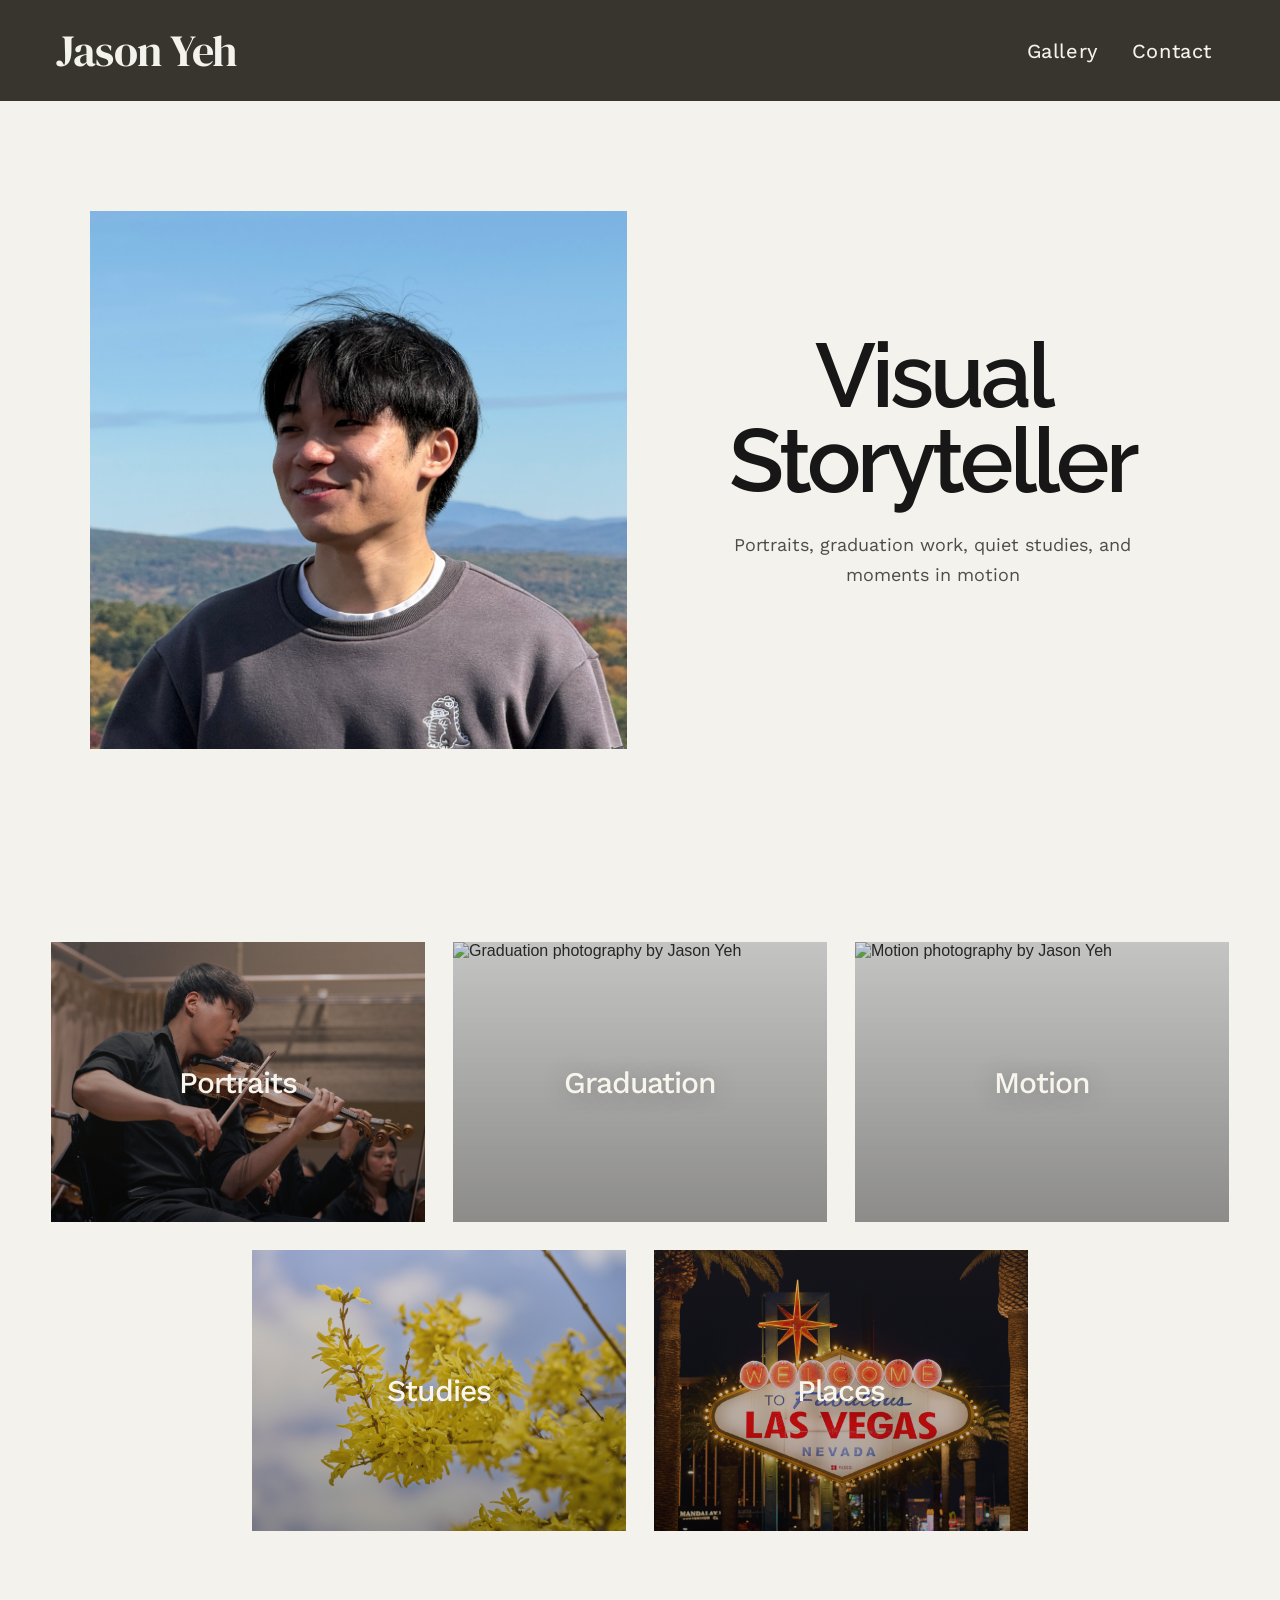
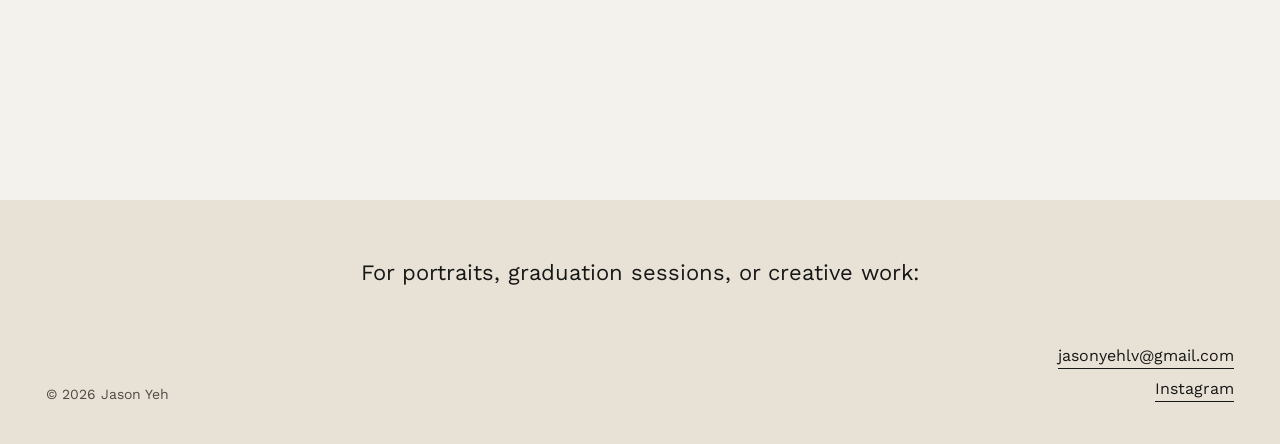
==== index.html @ 2ad2b283 "adjusted favicon" ====
<!DOCTYPE html>
<html lang="en">
<head>
  <meta charset="UTF-8" />
  <meta name="viewport" content="width=device-width, initial-scale=1.0" />

  <title>Jason Yeh Studio</title>
  <meta name="description" content="Photography portfolio of Jason Yeh." />

  <link rel="icon" type="image/png" href="favicon.png" />
  <link rel="preconnect" href="https://fonts.googleapis.com">
  <link rel="preconnect" href="https://fonts.gstatic.com" crossorigin>
  <link href="https://fonts.googleapis.com/css2?family=DM+Serif+Display:ital@0;1&family=Josefin+Slab:wght@600;700&family=Raleway:wght@400;500;600&family=Work+Sans:wght@400;500;600&display=swap" rel="stylesheet">
  <link rel="stylesheet" href="styles.css" />
</head>

<body>
  <header class="site-header">
    <a class="brand" href="/">Jason Yeh</a>

    <nav>
      <a href="/#gallery" data-scroll-target="gallery">Gallery</a>
      <a href="/#contact">Contact</a>
    </nav>
  </header>

  <main>
    <!-- HOME -->
    <section id="home" class="home">
      <section class="home-photo">
        <img src="images/self.jpg" alt="Jason Yeh with camera" />
      </section>

      <section class="home-intro">
        <h1>Visual Storyteller</h1>
        <p class="intro-text">
          Portraits, graduation work, quiet studies, and moments in motion
        </p>
      </section>
    </section>

    <!-- GALLERY -->
    <section id="portfolio" class="portfolio-section">

      <div id="gallery" class="portfolio-grid">
        <a class="tile" href="portraits.html">
          <img src="images/portrait-cover.jpg" alt="Portrait photography by Jason Yeh" />
          <div class="haze"></div>
          <h3>Portraits</h3>
        </a>

        <a class="tile" href="graduation.html">
          <img src="images/graduation-cover.jpg" alt="Graduation photography by Jason Yeh" />
          <div class="haze"></div>
          <h3>Graduation</h3>
        </a>

        <a class="tile" href="motion.html">
          <img class="motion-cover" src="images/action-cover.jpg" alt="Motion photography by Jason Yeh" />
          <div class="haze"></div>
          <h3>Motion</h3>
        </a>

        <a class="tile" href="studies.html">
          <img src="images/studies-cover.jpg" alt="Visual studies by Jason Yeh" />
          <div class="haze"></div>
          <h3>Studies</h3>
        </a>

        <a class="tile" href="places.html">
          <img src="images/places-cover.jpg" alt="Landscape photography by Jason Yeh" />
          <div class="haze"></div>
          <h3>Places</h3>
        </a>
      </div>
    </section>

    <!-- CONTACT -->
<section id="contact" class="contact-section">
  <p class="contact-note">For portraits, graduation sessions, or creative work:</p>

  <div class="contact-bottom">
    <p class="copyright">© 2026 Jason Yeh</p>

    <div class="contact-links">
      <a href="mailto:jasonyehlv@gmail.com">jasonyehlv@gmail.com</a>
      <a href="https://instagram.com/jasonyeh.jpg" target="_blank" rel="noopener">Instagram</a>
    </div>
  </div>
</section>
  </main>
  <script>
  window.addEventListener("load", function () {
    const navEntry = performance.getEntriesByType("navigation")[0];
    const isReload = navEntry && navEntry.type === "reload";

    if (isReload && window.location.hash) {
      history.replaceState(null, "", "/");
      window.scrollTo(0, 0);
    }
  });
</script>
</body>
</html>
---- styles.css ----
* {
  box-sizing: border-box;
}

html {
  scroll-behavior: smooth;
}

#gallery {
  scroll-margin-top: 132px;
}

body {
  margin: 0;
  background: #f4f2ec;
  color: #171717;
  font-family: Arial, Helvetica, sans-serif;
}

a {
  color: inherit;
  text-decoration: none;
}

img {
  display: block;
  max-width: 100%;
}

/* Header */

.site-header {
  position: fixed;
  top: 0;
  left: 0;
  z-index: 20;

  width: 100%;
  padding: 20px 68px 20px 56px;

  display: grid;
  grid-template-columns: auto 1fr auto;
  align-items: center;
  column-gap: 100px;

  background: rgba(48, 45, 39, 0.96);
  backdrop-filter: blur(12px);
}

.brand {
  grid-column: 1;

  font-family: "DM Serif Display", Georgia, "Times New Roman", serif;
  font-weight: 400;
  font-size: 44px;
  letter-spacing: -0.01em;
  color: #f4f2ec;

  white-space: nowrap;
}

nav {
  grid-column: 3;

  display: flex;
  align-items: center;
  gap: 34px;

  font-family: "Work Sans", Arial, Helvetica, sans-serif;
  font-weight: 450;

  color: #f4f2ec;
  font-size: 20px;
  line-height: 1;
  letter-spacing: 0.03em;

  white-space: nowrap;
}

nav a:hover,
.contact-links a:hover,
.page-arrows a:hover {
  opacity: 0.55;
}

/* Home */

.home {
  min-height: 100vh;
  padding: 130px 7vw 70px;

  display: grid;
  grid-template-columns: 0.95fr 1.05fr;
  align-items: center;
  gap: 48px;
}

.home-photo {
  width: min(42vw, 620px);
  aspect-ratio: 1 / 1;

  overflow: hidden;
  background: #ddd;
  justify-self: center;
}

.home-photo img {
  width: 100%;
  height: 100%;
  object-fit: cover;
  object-position: center center;
}

.home-intro {
  max-width: 620px;
  margin: 0 auto;
  padding: 40px;

  display: flex;
  flex-direction: column;
  justify-content: center;
  text-align: center;
}

h1 {
  font-size: clamp(54px, 7vw, 104px);
  line-height: 0.95;
  letter-spacing: -0.06em;
}

.home-intro h1 {
  font-family: "Raleway", Arial, Helvetica, sans-serif;
  font-weight: 600;
  letter-spacing: -0.045em;
}

.intro-text {
  max-width: 440px;
  margin: 26px auto 36px;

  font-family: "Work Sans", Arial, Helvetica, sans-serif;
  font-weight: 400;

  color: #504c46;
  font-size: 18px;
  line-height: 1.7;
}

h1,
h2,
h3 {
  margin: 0;
  font-family: Georgia, "Times New Roman", serif;
  font-weight: 400;
}

/* Gallery section */

.portfolio-section {
  min-height: 100vh;
  padding: 42px 4vw 120px;
}

/* Homepage portfolio tile grid */

.portfolio-grid {
  width: 92vw;
  max-width: 2200px;
  margin: 0 auto;

  display: grid;
  grid-template-columns: repeat(6, minmax(0, 1fr));
  gap: 28px;
}

.tile {
  grid-column: span 2;

  position: relative;
  aspect-ratio: 4 / 3;

  overflow: hidden;
  background: #ddd;
}

.tile:nth-child(4) {
  grid-column: 2 / span 2;
}

.tile:nth-child(5) {
  grid-column: 4 / span 2;
}

.tile img {
  width: 100%;
  height: 100%;
  object-fit: cover;

  transition: transform 700ms ease, filter 700ms ease;
}

.motion-cover {
  object-position: center 20%;
}

.haze {
  position: absolute;
  inset: 0;

  background:
    linear-gradient(
      to bottom,
      rgba(244, 242, 236, 0.08),
      rgba(20, 18, 15, 0.30)
    ),
    rgba(20, 18, 15, 0.14);

  transition: opacity 350ms ease;
}

.tile h3 {
  position: absolute;
  inset: 0;

  display: grid;
  place-items: center;

  font-family: "Work Sans", Arial, Helvetica, sans-serif;
  font-weight: 500;

  color: #f8f5ed;
  font-size: clamp(30px, 2.2vw, 42px);
  letter-spacing: -0.035em;
  text-shadow: 0 2px 24px rgba(0, 0, 0, 0.28);

  transition: transform 350ms ease, text-shadow 350ms ease;
}

.tile:hover img {
  transform: scale(1.025);
  filter: brightness(1);
}

.tile:hover .haze {
  opacity: 0;
}

.tile:hover h3 {
  transform: scale(1.04);
  text-shadow: 0 3px 28px rgba(0, 0, 0, 0.38);
}

/* Individual gallery pages */

.gallery-page {
  padding-top: 42px;
}

.gallery-hero {
  width: min(94vw, 1800px);
  margin: 0 auto;
  padding: 74px 0 84px;

  display: grid;
  grid-template-columns: 1fr auto 1fr;
  align-items: center;
}

.gallery-back {
  justify-self: start;

  font-family: "Work Sans", Arial, Helvetica, sans-serif;
  font-size: clamp(18px, 2vw, 32px);
  line-height: 1;
  letter-spacing: 0.3em;
}

.gallery-title {
  grid-column: 2;
  text-align: center;
}

.gallery-title .label {
  margin: 46px 0 14px;

  font-family: "Raleway", Arial, Helvetica, sans-serif;
  font-weight: 500;

  font-size: 14px;
  letter-spacing: 0.08em;
}

.gallery-title h1 {
  font-family: "Raleway", Arial, Helvetica, sans-serif;
  font-weight: 500;
  font-size: clamp(42px, 5vw, 72px);
  line-height: 1;
  letter-spacing: -0.03em;
}

.gallery-back:hover {
  opacity: 0.55;
}

/* Masonry gallery */

.photo-gallery {
  width: min(94vw, 1800px);
  margin: 0 auto;
  padding: 0 0 100px;

  display: grid;
  grid-template-columns: repeat(3, minmax(0, 1fr));
  gap: 28px;
  align-items: start;
}

.gallery-column {
  display: flex;
  flex-direction: column;
  gap: 28px;
}

.photo-gallery img {
  width: 100%;
  height: auto;
  display: block;

  margin: 0;
  padding: 0;

  background: #ddd;
}

.page-arrows {
  width: min(94vw, 1800px);
  margin: 0 auto;
  padding: 16px 0 90px;

  display: flex;
  justify-content: space-between;
  gap: 28px;

  font-family: "Work Sans", Arial, Helvetica, sans-serif;
  font-size: clamp(24px, 2.4vw, 36px);
  letter-spacing: -0.04em;
}

.gallery-back a:hover,
.page-arrows a:hover {
  opacity: 0.55;
}

/* Contact */

.contact-section {
  padding: 58px 46px 42px;
  background: #e8e2d6;
}

.contact-note {
  margin: 0 0 58px;
  text-align: center;

  font-family: "Work Sans", Arial, Helvetica, sans-serif;
  font-weight: 400;
  font-size: clamp(22px, 1.6vw, 32px);
  line-height: 1.35;
  letter-spacing: 0;
}

.contact-bottom {
  display: flex;
  justify-content: space-between;
  align-items: flex-end;
  gap: 40px;
}

.copyright {
  margin: 0;
  color: #504c46;

  font-family: "Work Sans", Arial, Helvetica, sans-serif;
  font-weight: 400;
  font-size: 14px;
}

.contact-links {
  display: flex;
  flex-direction: column;
  align-items: flex-end;
  gap: 10px;
}

.contact-links a {
  font-family: "Work Sans", Arial, Helvetica, sans-serif;
  font-weight: 400;

  color: #171717;
  border-bottom: 1px solid currentColor;
  padding-bottom: 3px;
  font-size: 16px;
}

.contact-links a:hover {
  opacity: 0.55;
}

/* Compact footer for gallery pages */

.gallery-footer {
  padding: 34px 46px;
  background: #e8e2d6;

  display: flex;
  justify-content: space-between;
  align-items: center;
  gap: 32px;
}

.gallery-footer p,
.gallery-footer-links a {
  font-family: "Work Sans", Arial, Helvetica, sans-serif;
  font-weight: 400;
}

.gallery-footer-links {
  display: flex;
  flex-direction: column;
  align-items: flex-end;
  gap: 8px;
}

.gallery-footer-links a {
  color: #171717;
  border-bottom: 1px solid currentColor;
  padding-bottom: 3px;
  font-size: 14px;
}

.gallery-footer-links a:hover {
  opacity: 0.55;
}

.photo-gallery-mobile {
  display: none;
}

/* Medium */

@media (max-width: 1100px) {
  .portfolio-grid {
    width: min(92vw, 900px);
    grid-template-columns: repeat(2, minmax(0, 1fr));
  }

  .tile,
  .tile:nth-child(4),
  .tile:nth-child(5) {
    grid-column: auto;
  }
}

/* Mobile */

@media (max-width: 850px) {
  #gallery {
    scroll-margin-top: 105px;
  }
}

@media (max-width: 850px) {
  .site-header {
  padding: 24px 36px;

  display: flex;
  align-items: center;
}

.brand {
  font-family: "DM Serif Display", Georgia, "Times New Roman", serif;
  font-weight: 400;

  font-size: 32px;
  line-height: 1;
  white-space: nowrap;
}

nav {
  margin-left: auto;

  display: flex;
  align-items: center;
  justify-content: flex-end;
  gap: 20px;

  font-size: 14px;
  line-height: 1;
  white-space: nowrap;
}

  .home {
    grid-template-columns: 1fr;
    gap: 34px;
    padding: 110px 22px 36px;
  }

  .home-photo {
  width: 100%;
  max-width: 520px;
  aspect-ratio: 1 / 1;
  min-height: 0;
  height: auto;
}

  .home-intro {
    padding: 28px 12px 34px;
  }

  .portfolio-section {
    padding: 34px 22px 80px;
  }

  .portfolio-grid {
    width: 100%;
    grid-template-columns: 1fr;
    gap: 18px;
  }

  .tile,
  .tile:nth-child(4),
  .tile:nth-child(5) {
    grid-column: auto;
    aspect-ratio: 4 / 3;
  }

  .tile h3 {
  position: absolute;
  inset: 0;

  display: grid;
  place-items: center;

  font-family: "Work Sans", Arial, Helvetica, sans-serif;
  font-weight: 500;

  color: #f8f5ed;
  font-size: clamp(26px, 2.2vw, 42px);
  letter-spacing: -0.035em;
  text-shadow: 0 2px 24px rgba(0, 0, 0, 0.28);

  transition: transform 350ms ease, text-shadow 350ms ease;
}

  .gallery-page {
  padding-top: 80px;
}

.gallery-hero {
  width: calc(100vw - 32px);
  padding: 36px 0 42px;

  display: grid;
  grid-template-columns: 44px 1fr 44px;
  align-items: center;
}

.gallery-back {
  grid-column: 1;
  justify-self: start;

  font-size: 22px;
  line-height: 1;

  transform: translateY(-32px);
}

.gallery-title {
  grid-column: 2;
  text-align: center;
}

.gallery-title .label {
  margin: 0 0 8px;
  font-size: 12px;
}

.gallery-title h1 {
  font-family: "Raleway", Arial, Helvetica, sans-serif;
  font-weight: 500;
  font-size: clamp(36px, 11vw, 52px);
}

@media (max-width: 850px) {
  .photo-gallery {
    width: calc(100vw - 32px);
    padding: 0 0 70px;

    grid-template-columns: repeat(2, 1fr);
    gap: 12px;
  }

  .gallery-column {
    gap: 12px;
  }
}

.page-arrows {
  width: calc(100vw - 32px);
  padding: 0 0 70px;
  font-size: clamp(22px, 7vw, 34px);
}

  .contact-section {
  padding: 52px 24px 38px;
}

.contact-note {
  margin: 0 0 50px;
  text-align: center;

  font-family: "Work Sans", Arial, Helvetica, sans-serif;
  font-weight: 400;
  font-size: clamp(20px, 1.6vw, 30px);
  line-height: 1.35;
  letter-spacing: 0;
}

.contact-bottom {
  display: flex;
  flex-direction: column;
  align-items: flex-start;
  gap: 28px;
}

.contact-links {
  order: 1;
  align-items: flex-start;
  gap: 14px;
}

.copyright {
  order: 2;
  margin: 0;
  font-size: 14px;
}

.gallery-footer {
  padding: 28px 24px;
  flex-direction: row;
  align-items: center;
}

.gallery-footer-links {
  align-items: flex-end;
  gap: 8px;
}

.gallery-footer p,
.gallery-footer-links a {
  font-size: 13px;
}

/* Mobile-specific curated gallery */

@media (max-width: 850px) {
  .photo-gallery-desktop {
    display: none;
  }

  .photo-gallery-mobile {
    width: calc(100vw - 32px);
    margin: 0 auto;
    padding: 0 0 70px;

    display: grid;
    grid-template-columns: repeat(2, minmax(0, 1fr));
    gap: 12px;
    align-items: start;
  }

  .photo-gallery-mobile .gallery-column {
    display: flex;
    flex-direction: column;
    gap: 12px;
  }

  .photo-gallery-mobile img {
    width: 100%;
    height: auto;
    display: block;
    margin: 0;
    padding: 0;
  }
}
}
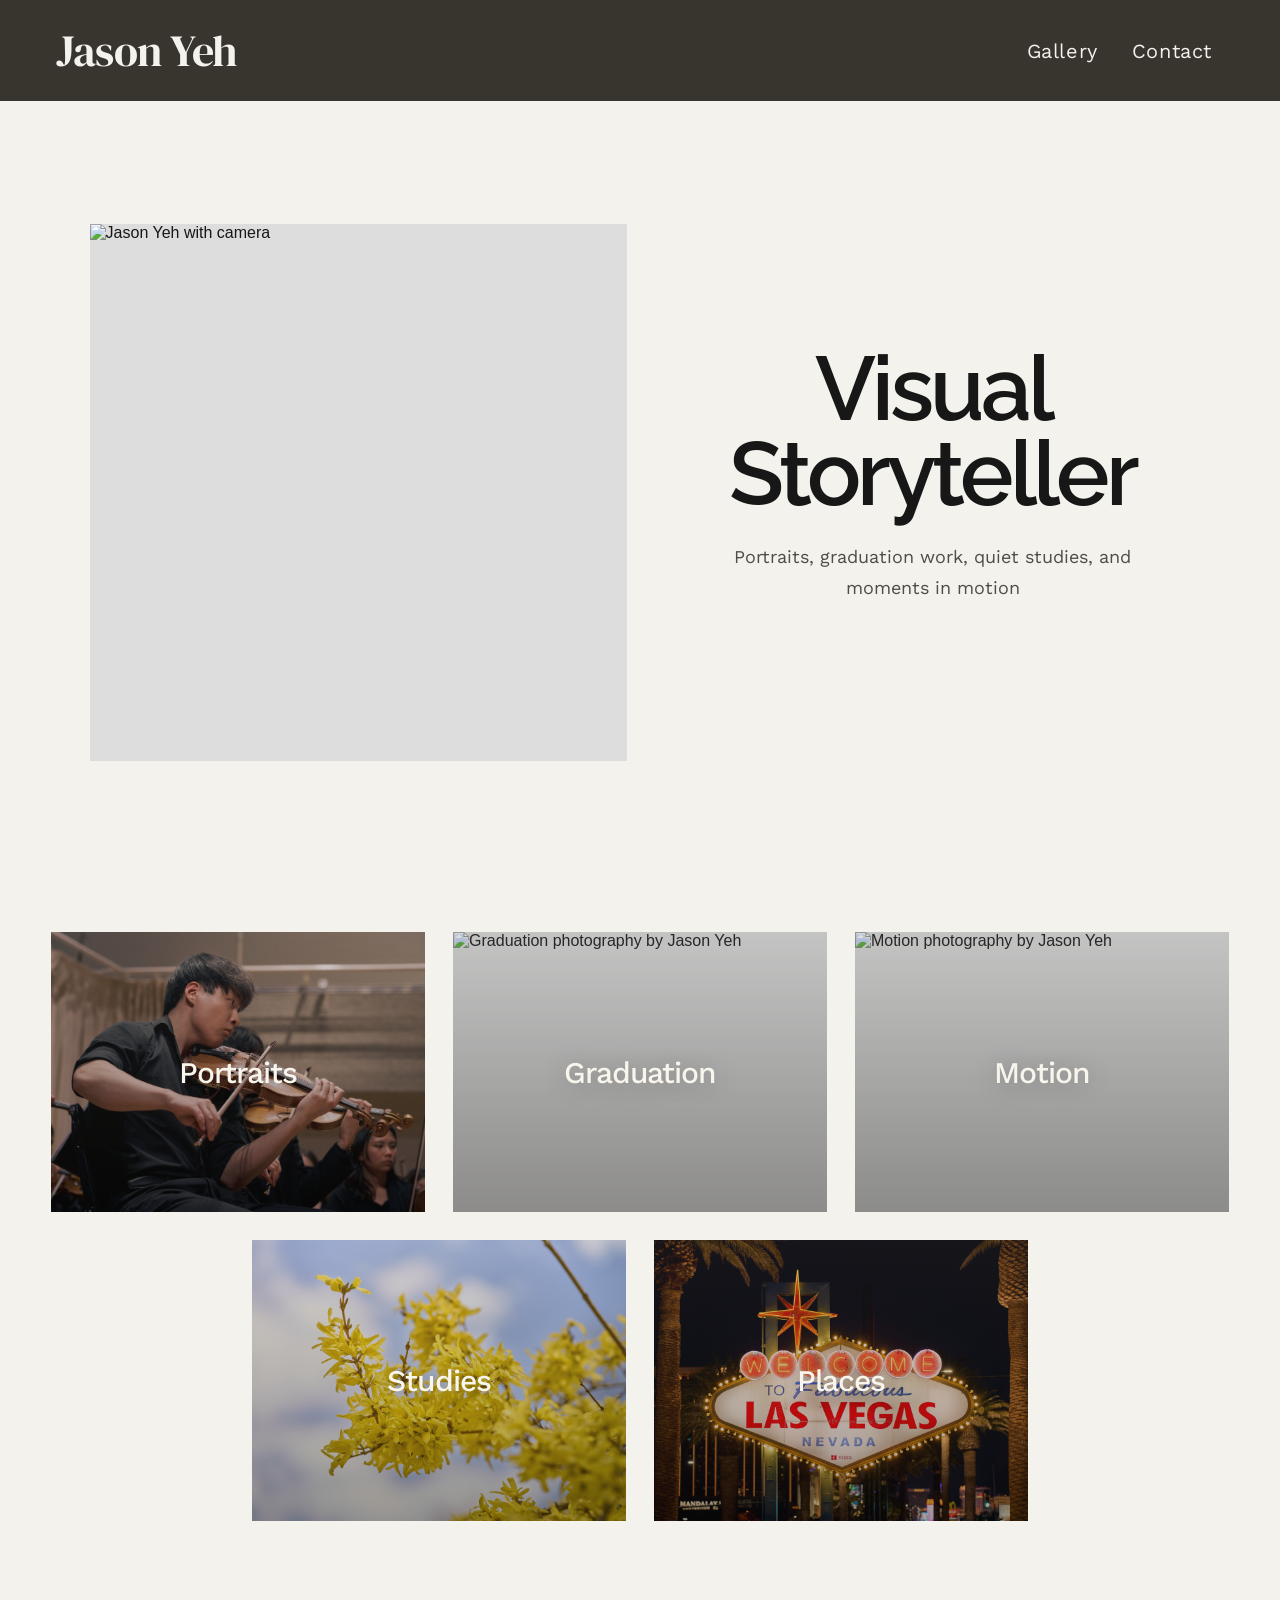
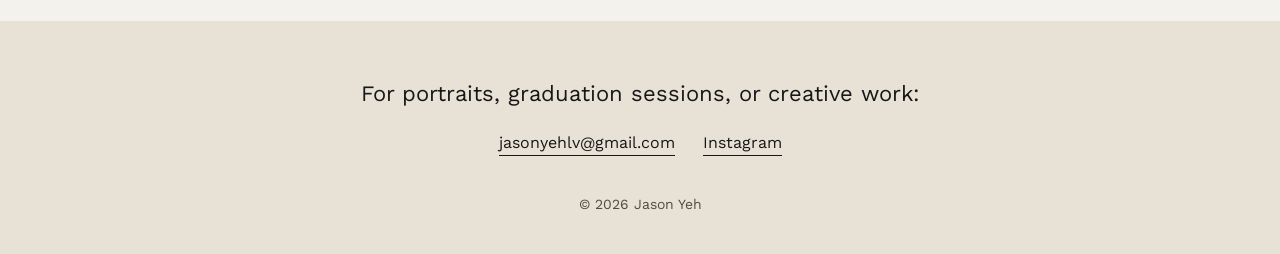
==== commit 6b4cc0cc: "homesite adjustments" ====
--- a/index.html
+++ b/index.html
@@ -7,7 +7,7 @@
   <title>Jason Yeh Studio</title>
   <meta name="description" content="Photography portfolio of Jason Yeh." />
 
-  <link rel="icon" type="image/png" href="favicon.png" />
+  <link rel="icon" type="image/svg+xml" href="faviconcircle.svg" />
   <link rel="preconnect" href="https://fonts.googleapis.com">
   <link rel="preconnect" href="https://fonts.gstatic.com" crossorigin>
   <link href="https://fonts.googleapis.com/css2?family=DM+Serif+Display:ital@0;1&family=Josefin+Slab:wght@600;700&family=Raleway:wght@400;500;600&family=Work+Sans:wght@400;500;600&display=swap" rel="stylesheet">
@@ -28,7 +28,7 @@
     <!-- HOME -->
     <section id="home" class="home">
       <section class="home-photo">
-        <img src="images/self.jpg" alt="Jason Yeh with camera" />
+        <img src="images.jpg" alt="Jason Yeh with camera" />
       </section>
 
       <section class="home-intro">
--- a/styles.css
+++ b/styles.css
@@ -68,7 +68,7 @@
   gap: 34px;
 
   font-family: "Work Sans", Arial, Helvetica, sans-serif;
-  font-weight: 450;
+  font-weight: 400;
 
   color: #f4f2ec;
   font-size: 20px;
@@ -88,7 +88,7 @@
 
 .home {
   min-height: 100vh;
-  padding: 130px 7vw 70px;
+  padding: 130px 7vw 45px;
 
   display: grid;
   grid-template-columns: 0.95fr 1.05fr;
@@ -158,8 +158,8 @@
 /* Gallery section */
 
 .portfolio-section {
-  min-height: 100vh;
-  padding: 42px 4vw 120px;
+  min-height: auto;
+  padding: 32px 4vw 100px;
 }
 
 /* Homepage portfolio tile grid */
@@ -273,7 +273,7 @@
   font-family: "Work Sans", Arial, Helvetica, sans-serif;
   font-size: clamp(18px, 2vw, 32px);
   line-height: 1;
-  letter-spacing: 0.3em;
+  letter-spacing: -0.03em;
 }
 
 .gallery-title {
@@ -296,7 +296,7 @@
   font-weight: 500;
   font-size: clamp(42px, 5vw, 72px);
   line-height: 1;
-  letter-spacing: -0.03em;
+  letter-spacing: -0.02em;
 }
 
 .gallery-back:hover {
@@ -357,10 +357,17 @@
 .contact-section {
   padding: 58px 46px 42px;
   background: #e8e2d6;
+
+  display: grid;
+  grid-template-columns: 1fr auto 1fr;
+  row-gap: 24px;
 }
 
 .contact-note {
-  margin: 0 0 58px;
+  grid-column: 1 / -1;
+  grid-row: 1;
+
+  margin: 0;
   text-align: center;
 
   font-family: "Work Sans", Arial, Helvetica, sans-serif;
@@ -371,26 +378,44 @@
 }
 
 .contact-bottom {
-  display: flex;
-  justify-content: space-between;
-  align-items: flex-end;
-  gap: 40px;
+  display: contents;
+}
+
+.contact-links {
+  grid-column: 2;
+  grid-row: 2;
+  justify-self: center;
+
+  display: flex;
+  flex-direction: row;
+  align-items: center;
+  gap: 28px;
 }
 
 .copyright {
+  grid-column: 1 / -1;
+  grid-row: 3;
+  justify-self: center;
+
   margin: 0;
   color: #504c46;
 
   font-family: "Work Sans", Arial, Helvetica, sans-serif;
   font-weight: 400;
   font-size: 14px;
+  text-align: center;
+
+  margin-top: 16px;
 }
 
 .contact-links {
-  display: flex;
-  flex-direction: column;
-  align-items: flex-end;
-  gap: 10px;
+  grid-column: 2;
+  justify-self: center;
+
+  display: flex;
+  flex-direction: row;
+  align-items: center;
+  gap: 28px;
 }
 
 .contact-links a {
@@ -425,6 +450,11 @@
   font-weight: 400;
 }
 
+.gallery-footer p {
+color: #504c46;
+font-size: 14px;
+}
+
 .gallery-footer-links {
   display: flex;
   flex-direction: column;
@@ -436,7 +466,7 @@
   color: #171717;
   border-bottom: 1px solid currentColor;
   padding-bottom: 3px;
-  font-size: 14px;
+  font-size: 16px;
 }
 
 .gallery-footer-links a:hover {
@@ -612,38 +642,48 @@
   font-size: clamp(22px, 7vw, 34px);
 }
 
-  .contact-section {
-  padding: 52px 24px 38px;
+ .contact-section {
+  padding: 48px 24px 38px;
+
+  display: grid;
+  grid-template-columns: 1fr auto 1fr;
+  row-gap: 20px;
 }
 
 .contact-note {
-  margin: 0 0 50px;
+  grid-column: 1 / -1;
+  grid-row: 1;
+
+  margin: 0;
   text-align: center;
-
-  font-family: "Work Sans", Arial, Helvetica, sans-serif;
-  font-weight: 400;
-  font-size: clamp(20px, 1.6vw, 30px);
-  line-height: 1.35;
-  letter-spacing: 0;
+  font-size: clamp(20px, 5vw, 30px);
 }
 
 .contact-bottom {
-  display: flex;
-  flex-direction: column;
-  align-items: flex-start;
-  gap: 28px;
+  display: contents;
 }
 
 .contact-links {
-  order: 1;
-  align-items: flex-start;
-  gap: 14px;
+  grid-column: 2;
+  grid-row: 2;
+  justify-self: center;
+
+  display: flex;
+  flex-direction: row;
+  align-items: center;
+  gap: 22px;
 }
 
 .copyright {
-  order: 2;
+  grid-column: 1 / -1;
+  grid-row: 3;
+  justify-self: center;
+
   margin: 0;
-  font-size: 14px;
+  font-size: 13px;
+  text-align: center;
+
+  margin-top: 16px;
 }
 
 .gallery-footer {
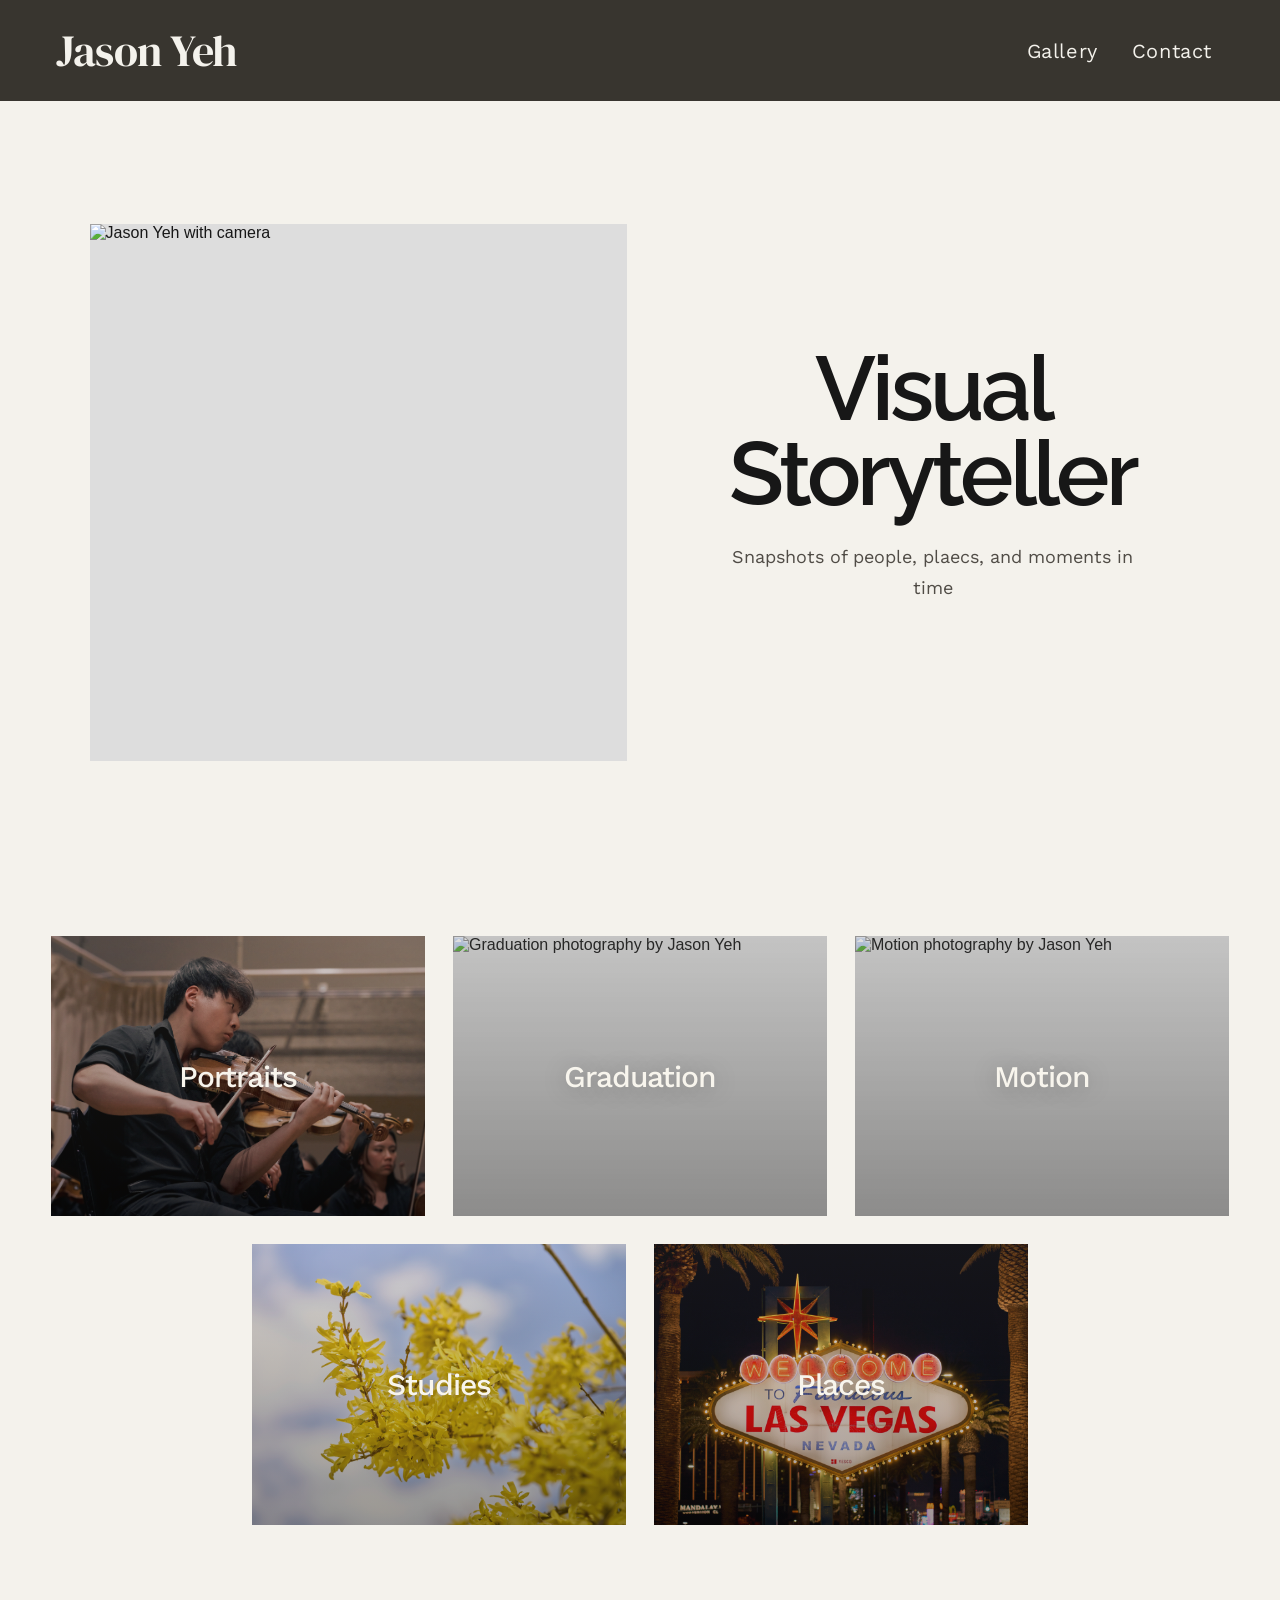
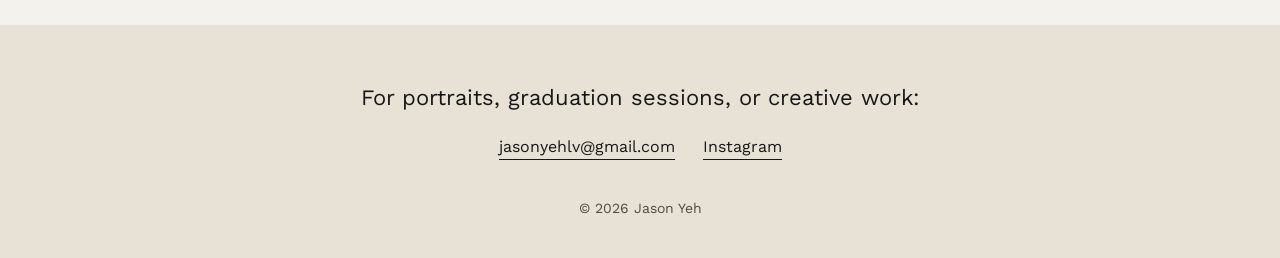
==== commit 15a43de2: "Bio Adjustment" ====
--- a/index.html
+++ b/index.html
@@ -34,7 +34,7 @@
       <section class="home-intro">
         <h1>Visual Storyteller</h1>
         <p class="intro-text">
-          Portraits, graduation work, quiet studies, and moments in motion
+          Snapshots of people, plaecs, and moments in time
         </p>
       </section>
     </section>
--- a/styles.css
+++ b/styles.css
@@ -159,7 +159,7 @@
 
 .portfolio-section {
   min-height: auto;
-  padding: 32px 4vw 100px;
+  padding: 36px 4vw 100px;
 }
 
 /* Homepage portfolio tile grid */
@@ -533,7 +533,7 @@
   .home {
     grid-template-columns: 1fr;
     gap: 34px;
-    padding: 110px 22px 36px;
+    padding: 110px 22px 40px;
   }
 
   .home-photo {
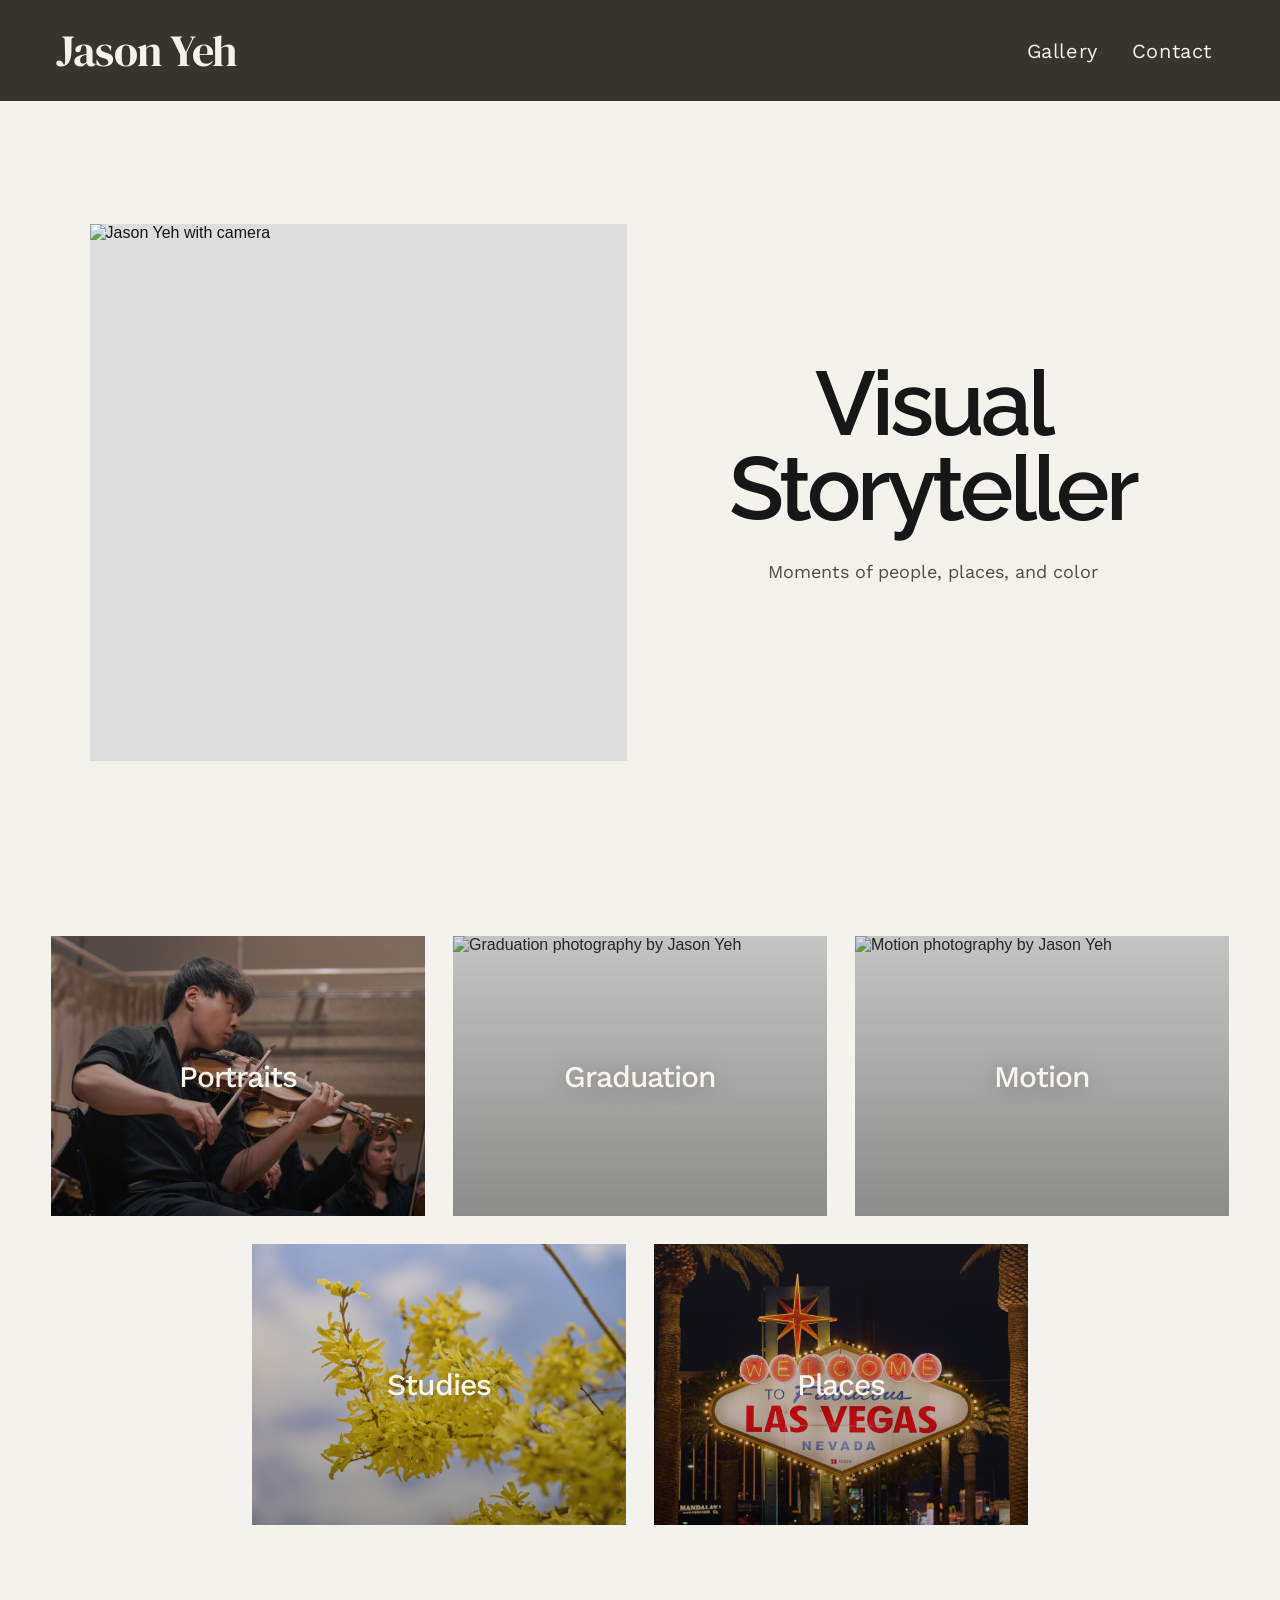
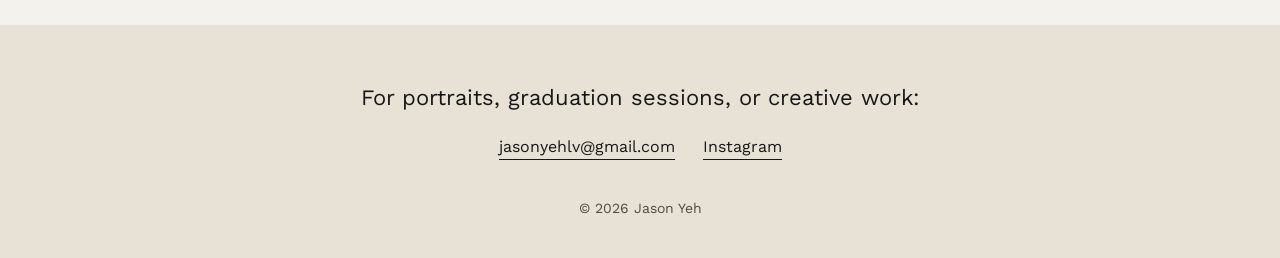
==== commit 7080c4e6: "Bio change" ====
--- a/index.html
+++ b/index.html
@@ -34,7 +34,7 @@
       <section class="home-intro">
         <h1>Visual Storyteller</h1>
         <p class="intro-text">
-          Snapshots of people, plaecs, and moments in time
+          Moments of people, places, and color
         </p>
       </section>
     </section>
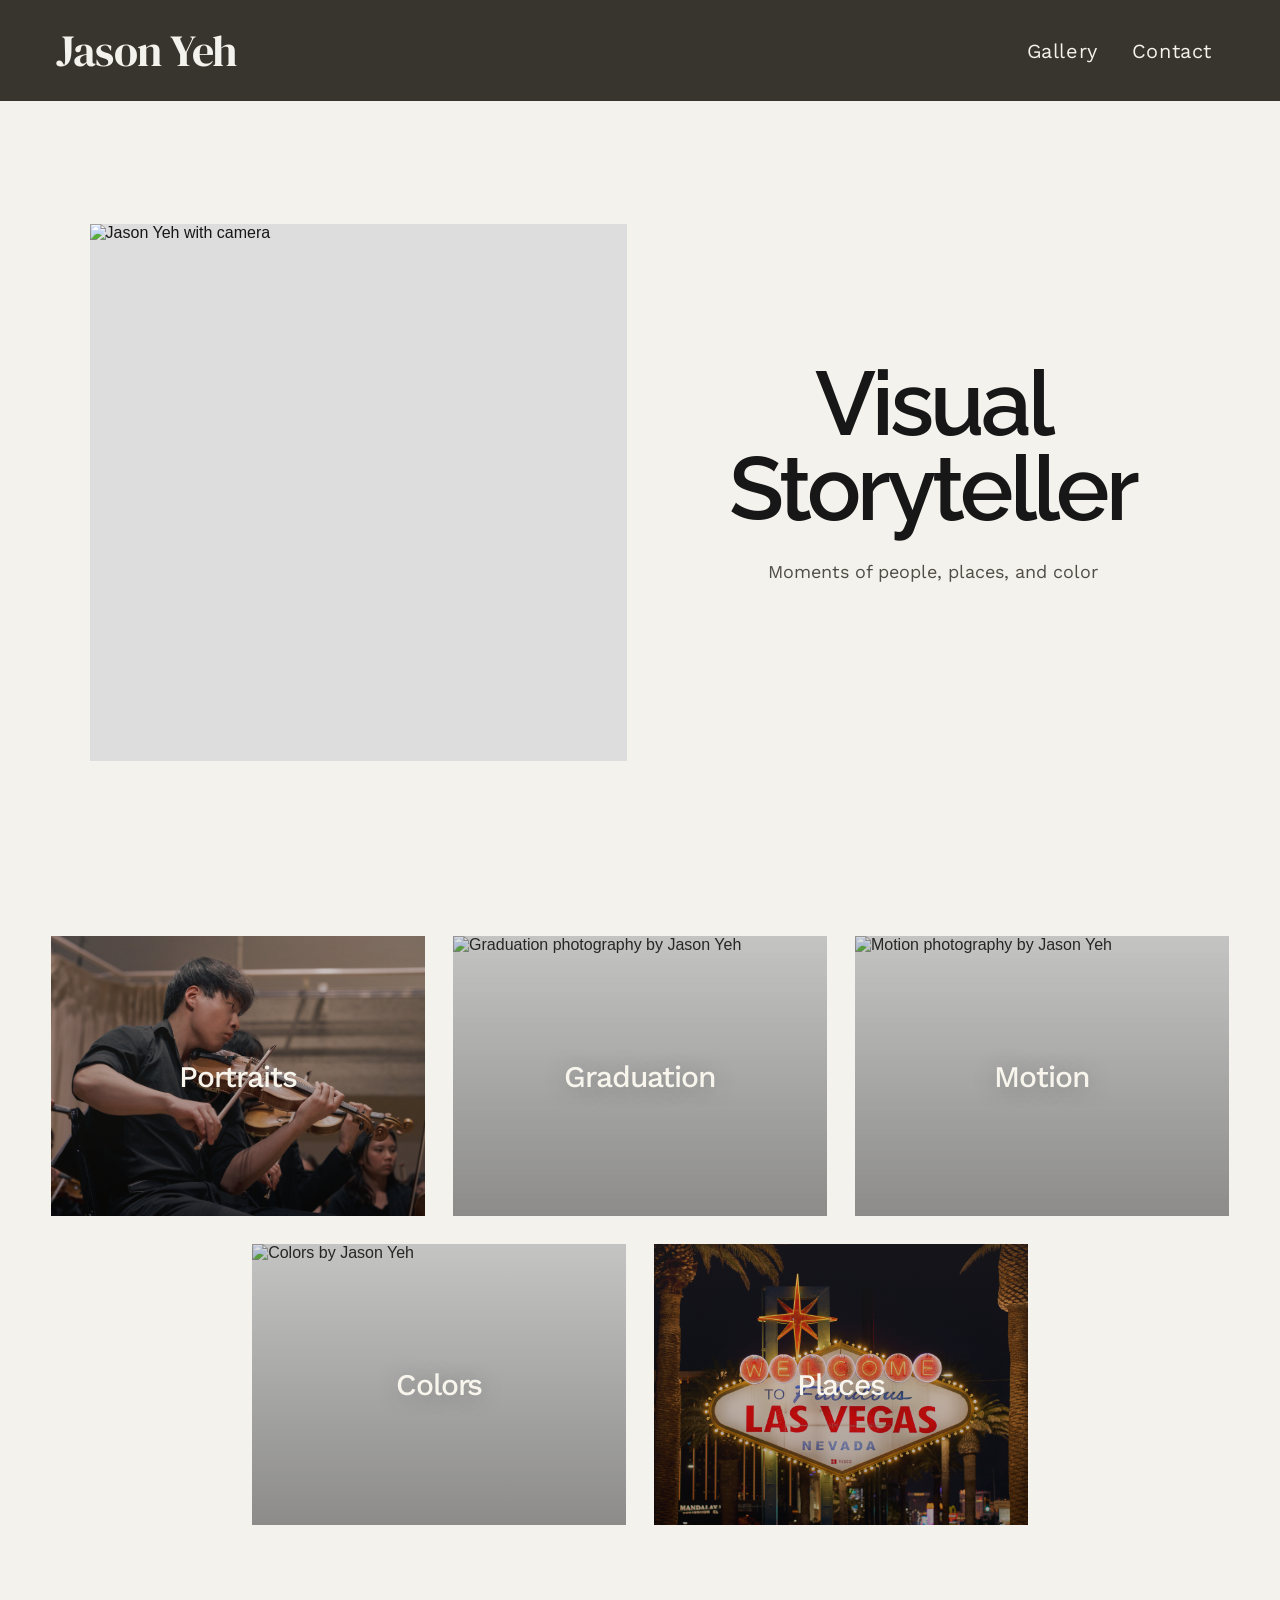
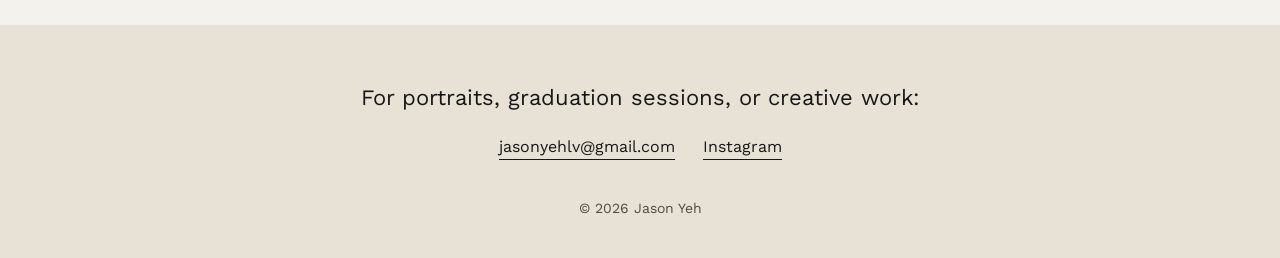
==== commit de36e963: "Changed studies to colors" ====
--- a/index.html
+++ b/index.html
@@ -61,10 +61,10 @@
           <h3>Motion</h3>
         </a>
 
-        <a class="tile" href="studies.html">
-          <img src="images/studies-cover.jpg" alt="Visual studies by Jason Yeh" />
+        <a class="tile" href="colors.html">
+          <img src="images/colors-cover.jpg" alt="Colors by Jason Yeh" />
           <div class="haze"></div>
-          <h3>Studies</h3>
+          <h3>Colors</h3>
         </a>
 
         <a class="tile" href="places.html">
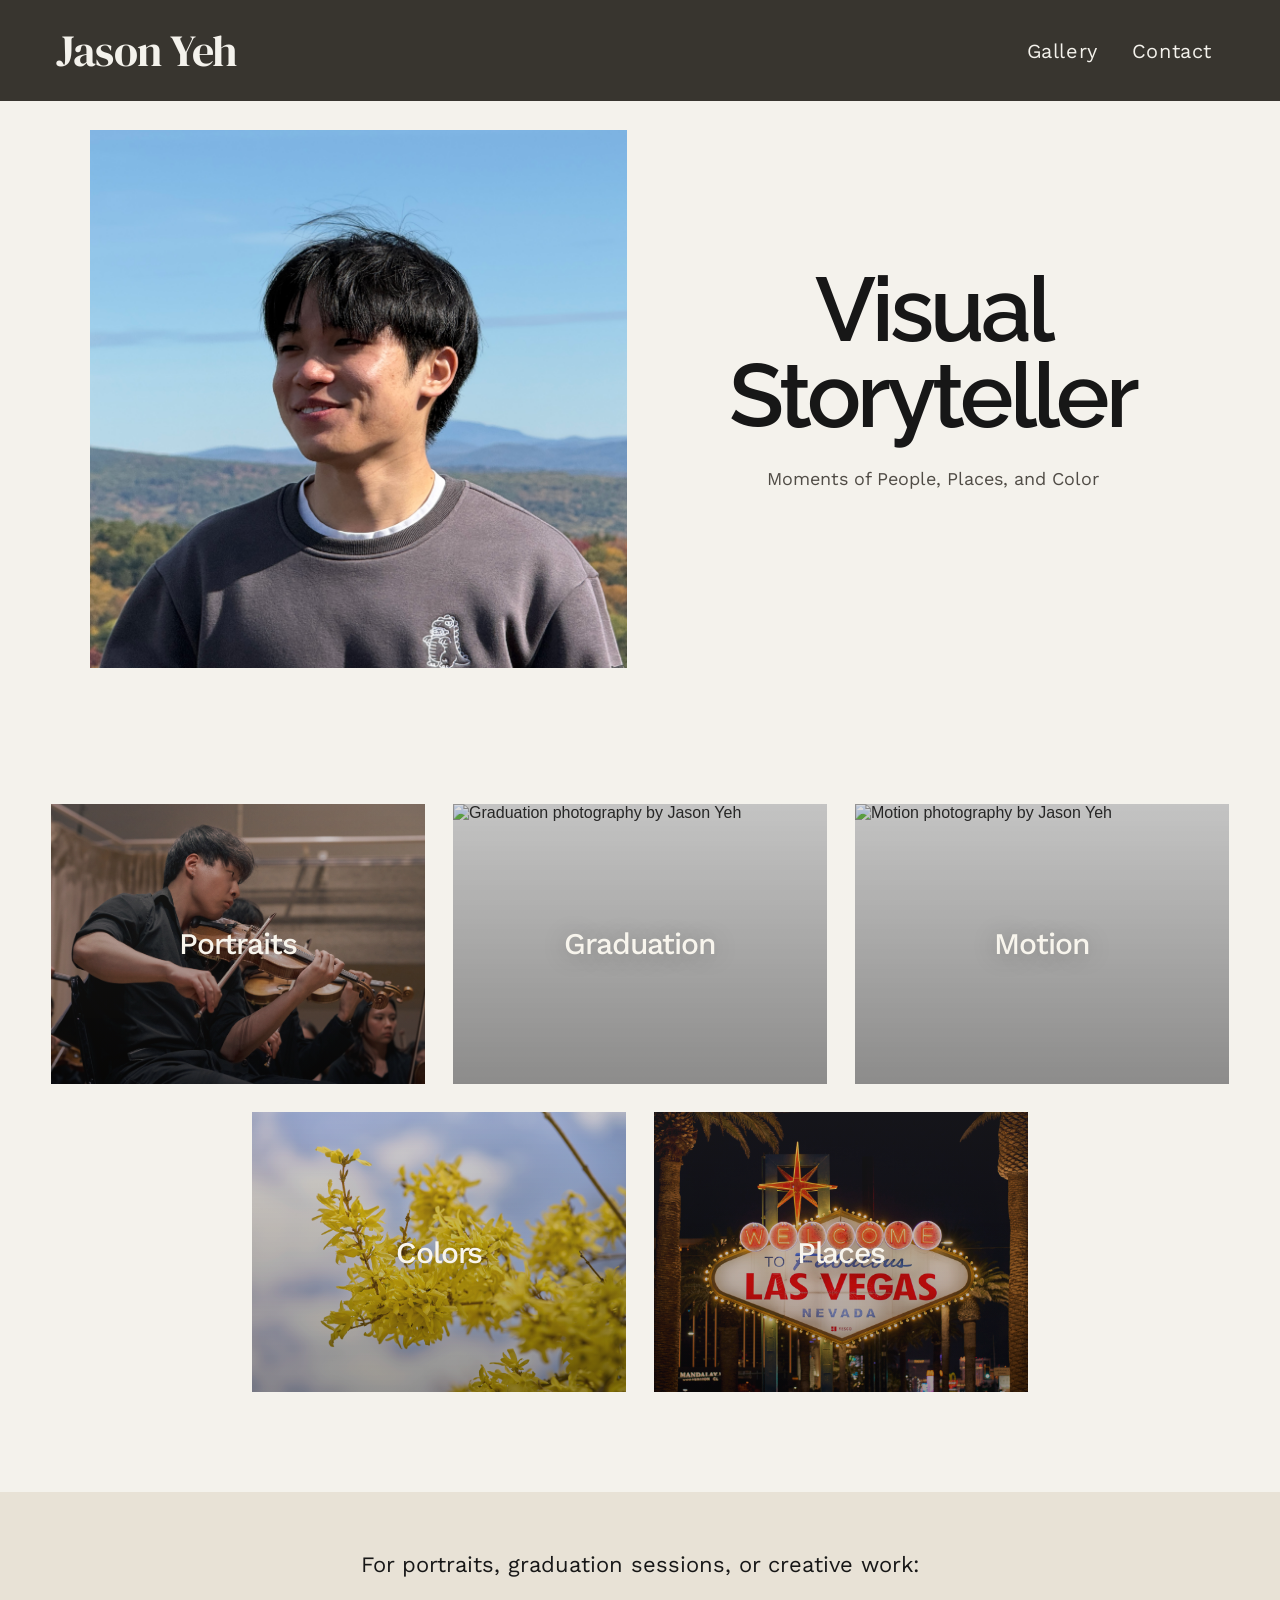
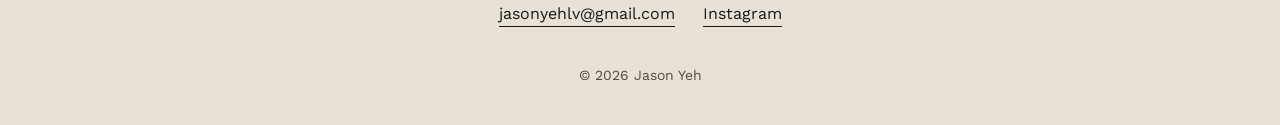
==== commit 8a919f06: "Fixed homepage" ====
--- a/index.html
+++ b/index.html
@@ -28,13 +28,13 @@
     <!-- HOME -->
     <section id="home" class="home">
       <section class="home-photo">
-        <img src="images.jpg" alt="Jason Yeh with camera" />
+        <img src="self.jpg" alt="Jason Yeh with camera" />
       </section>
 
       <section class="home-intro">
         <h1>Visual Storyteller</h1>
         <p class="intro-text">
-          Moments of people, places, and color
+          Moments of People, Places, and Color
         </p>
       </section>
     </section>
--- a/styles.css
+++ b/styles.css
@@ -87,13 +87,15 @@
 /* Home */
 
 .home {
-  min-height: 100vh;
-  padding: 130px 7vw 45px;
+  min-height: auto;
+  padding: 130px 7vw 0;
 
   display: grid;
   grid-template-columns: 0.95fr 1.05fr;
   align-items: center;
   gap: 48px;
+
+  margin-bottom: 100px;
 }
 
 .home-photo {
